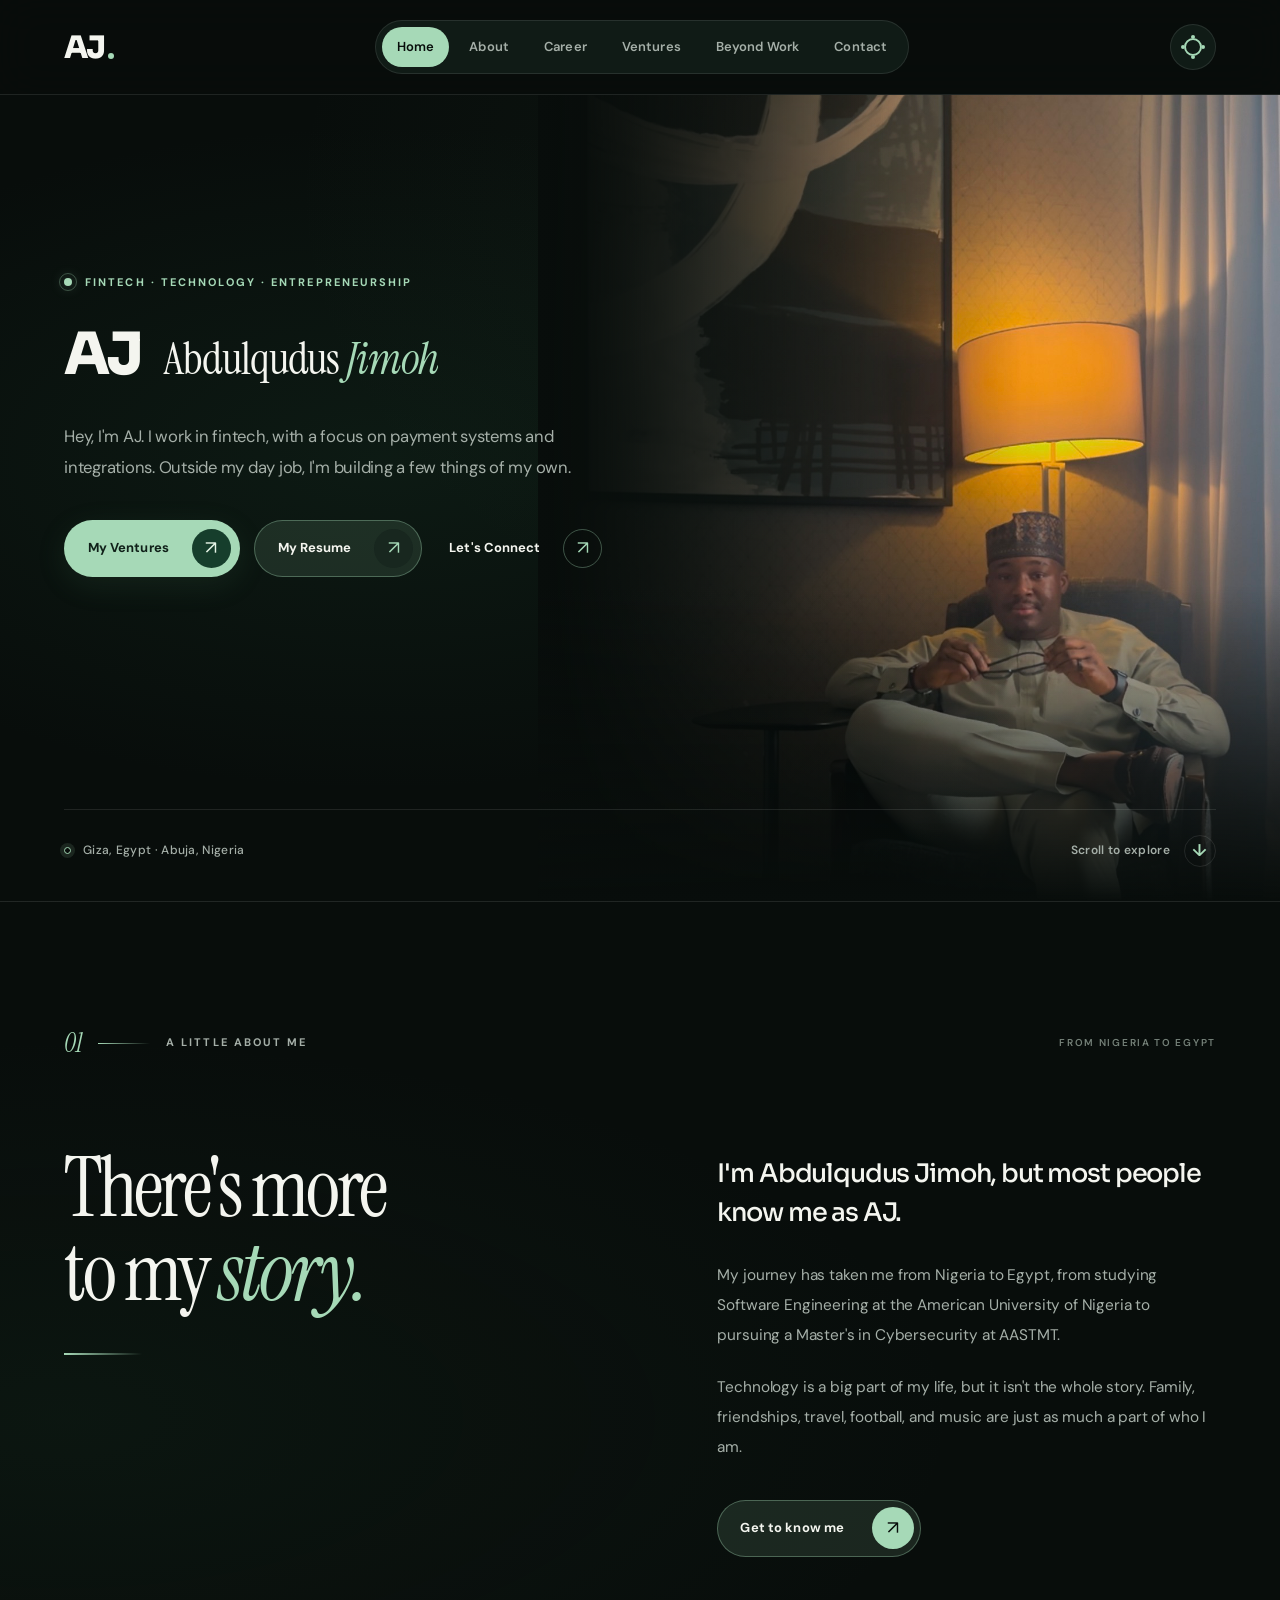
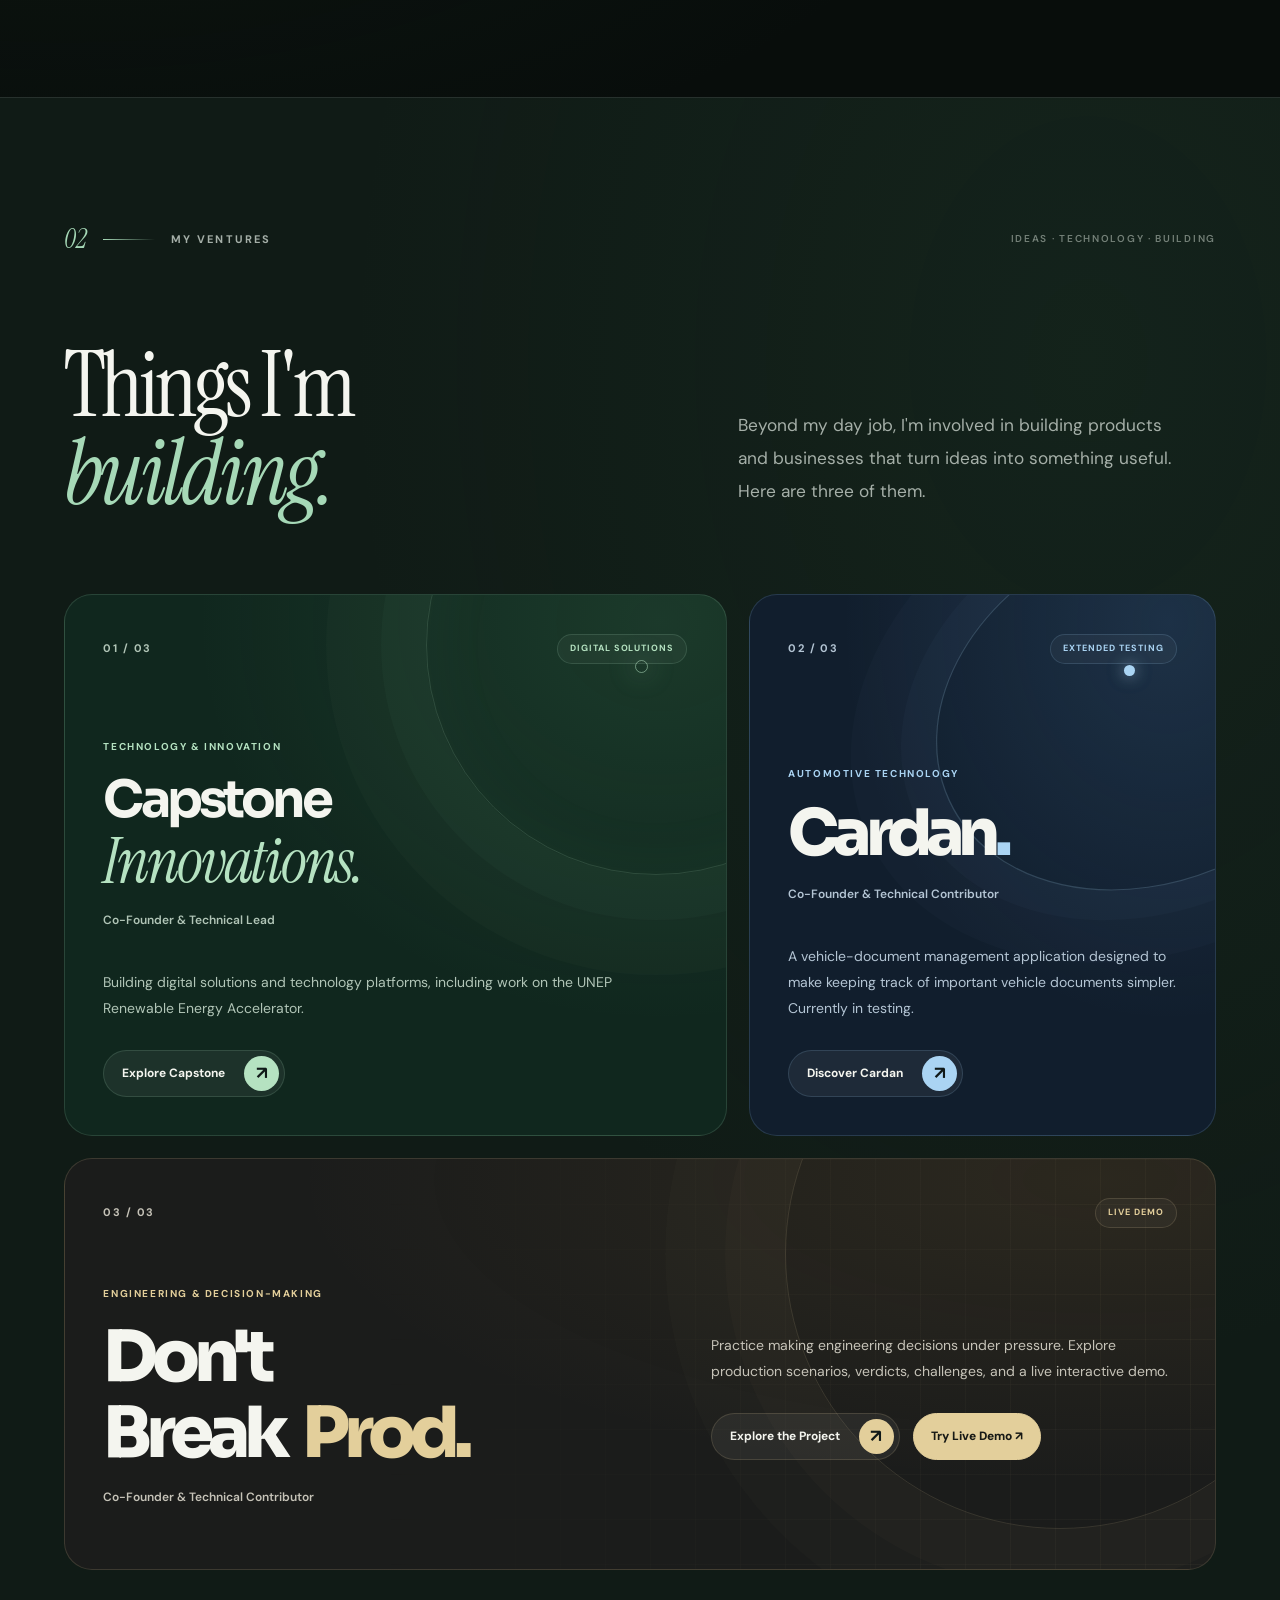
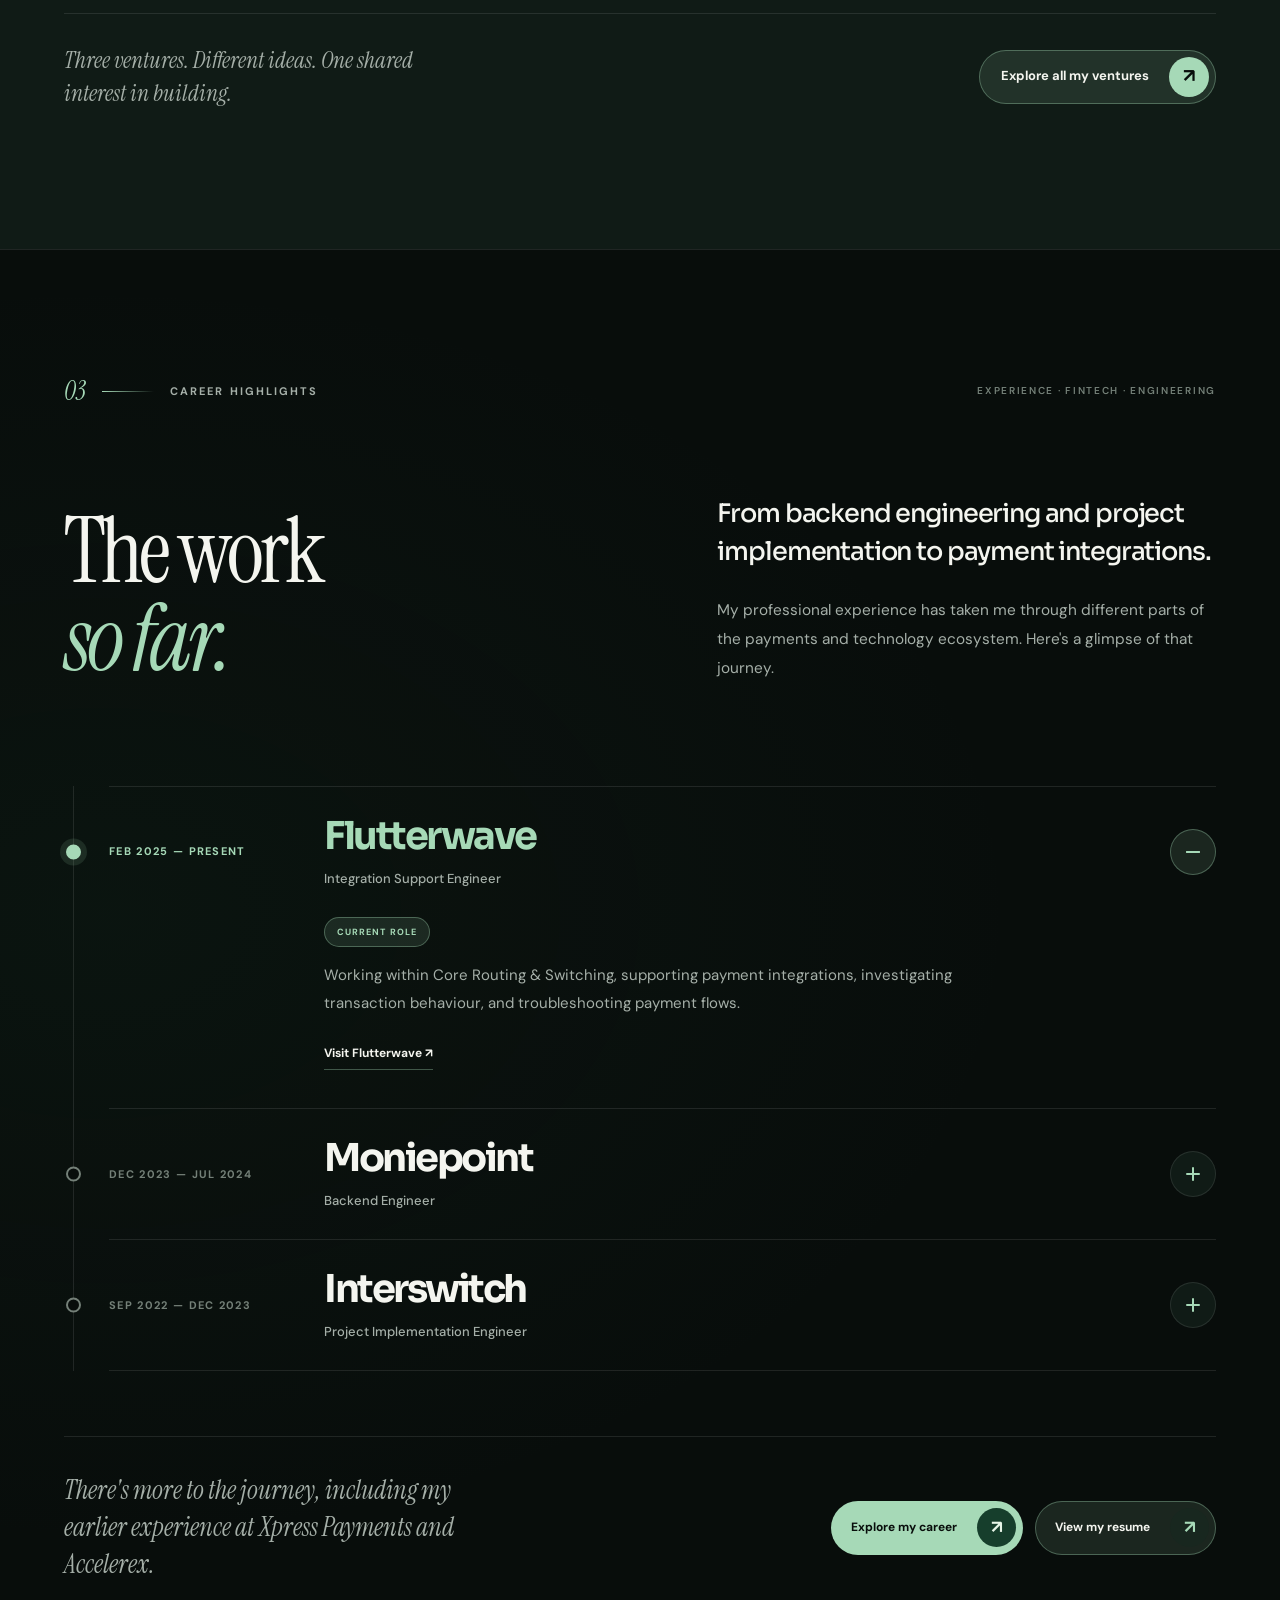
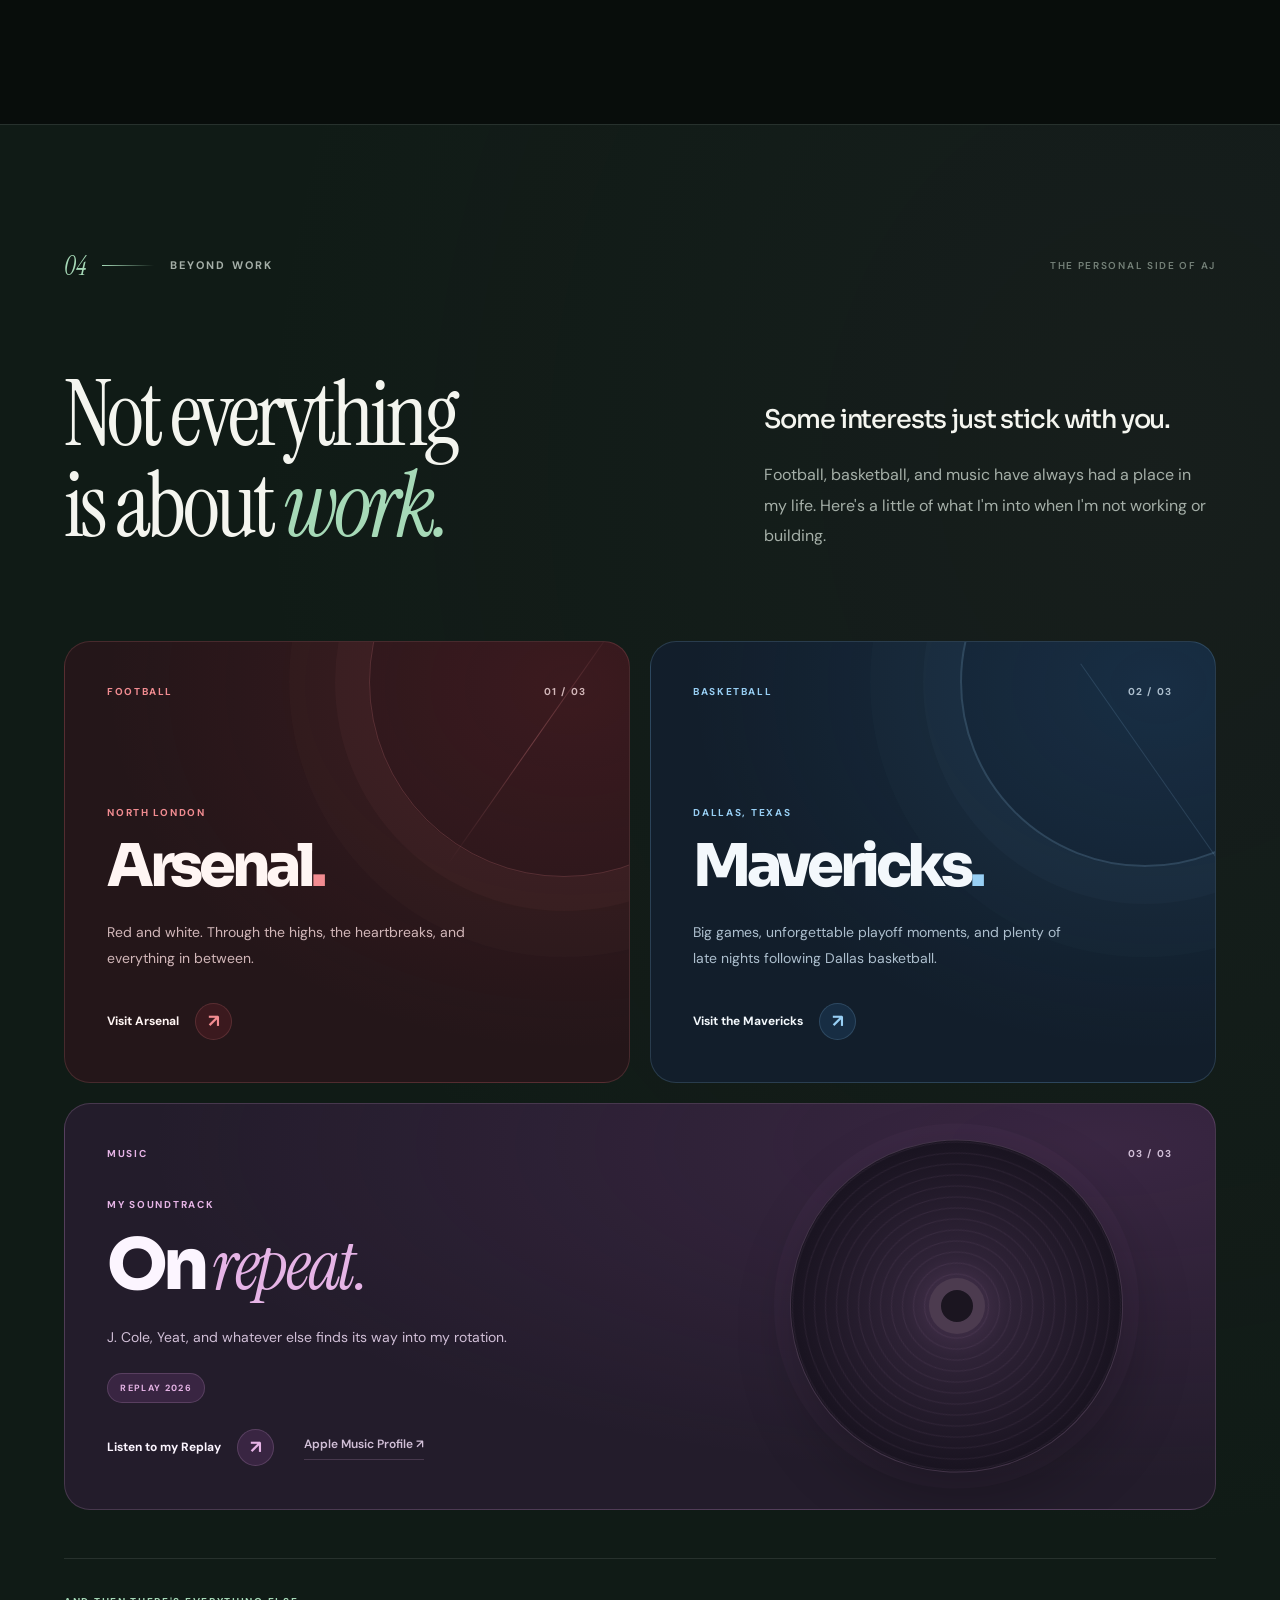
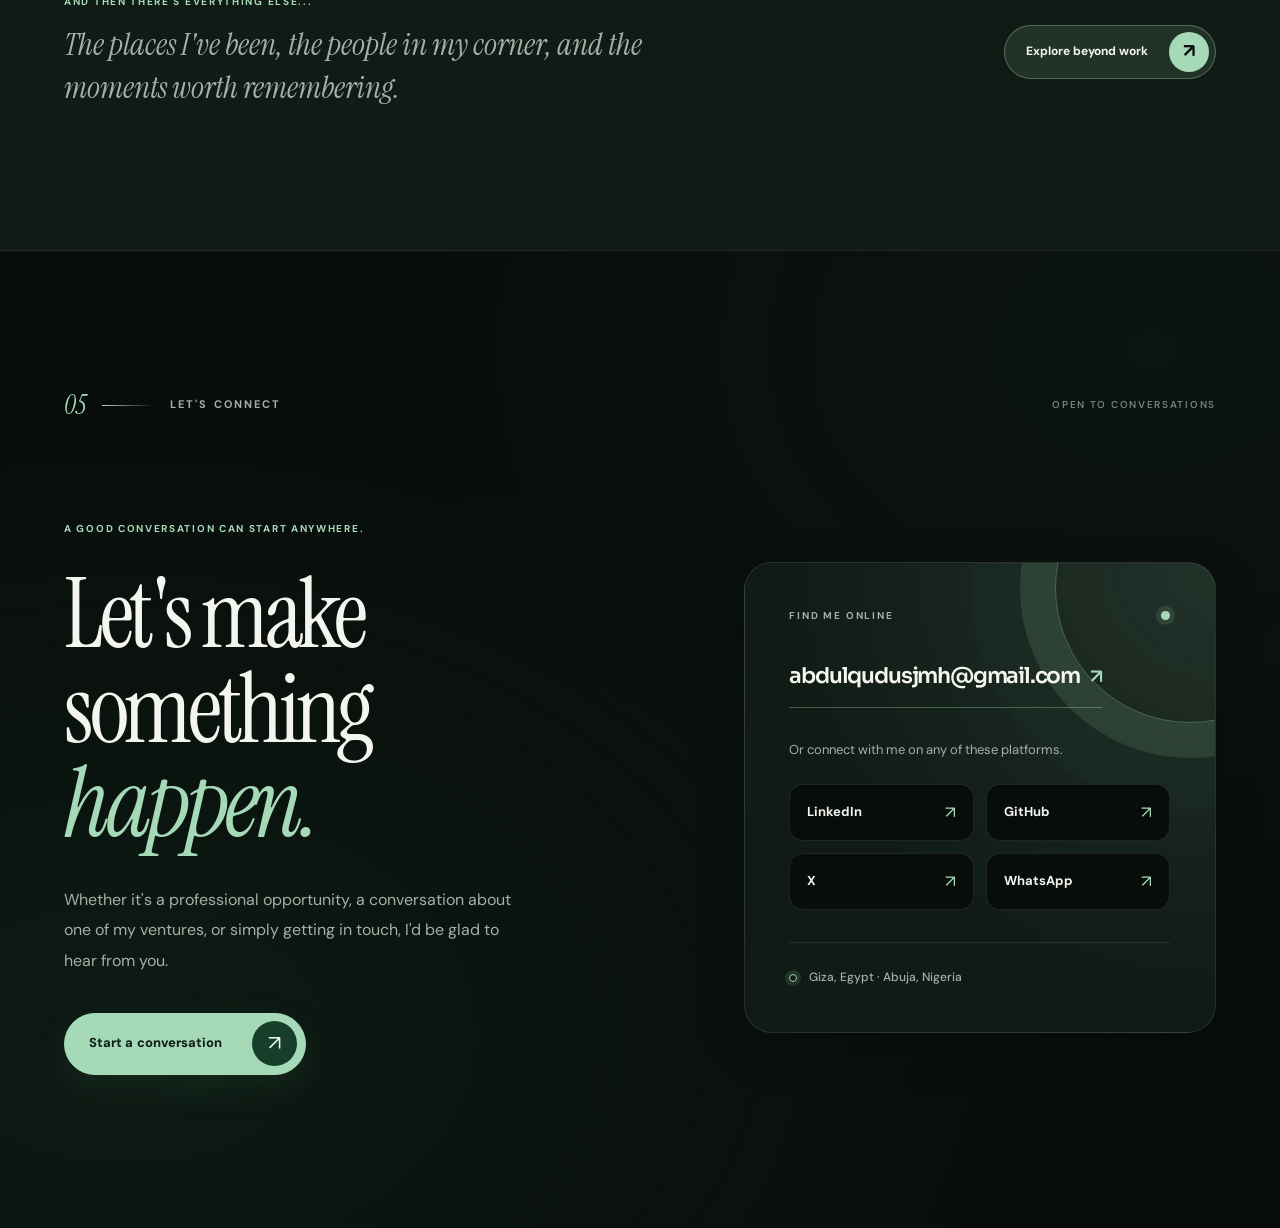
==== index.html @ 93672216 "Initial commit: AJ personal website" ====
<!DOCTYPE html>
<html lang="en">

<head>
    <meta charset="UTF-8">
    <meta name="viewport" content="width=device-width, initial-scale=1.0">

    <!-- SEO -->
    <meta
        name="description"
        content="AJ is a fintech professional, software engineer, and entrepreneur. Explore his career, ventures, and interests."
    >

    <meta name="author" content="Abdulqudus Jimoh">

    <title>AJ</title>

    <!-- Stylesheet -->
    <link rel="stylesheet" href="assets/css/style.css">

    <!-- JavaScript -->
    <script src="assets/js/script.js" defer></script>
</head>

<body>

    <!-- =====================================
         WEBSITE HEADER
    ====================================== -->

    <header class="site-header">

        <nav class="navbar" aria-label="Main navigation">

            <a
                href="index.html"
                class="navbar-brand"
                aria-label="AJ - Homepage"
            >
                AJ
            </a>

            <!-- Navigation Links -->
            <div
                class="nav-links"
                id="primary-navigation"
            >

                <a
                    href="index.html"
                    class="active"
                    aria-current="page"
                >
                    Home
                </a>

                <a href="about.html">
                    About
                </a>

                <a href="career.html">
                    Career
                </a>

                <a href="ventures.html">
                    Ventures
                </a>

                <a href="beyond-work.html">
                    Beyond Work
                </a>

                <a href="contact.html">
                    Contact
                </a>

            </div>

            <!-- Theme Toggle -->
            <button
                type="button"
                class="theme-toggle"
                id="theme-toggle"
                aria-label="Switch colour theme"
            >
                <span
                    class="theme-icon"
                    aria-hidden="true"
                ></span>
            </button>

            <!-- Mobile Navigation Toggle -->
            <button
                type="button"
                class="mobile-menu-toggle"
                id="mobile-menu-toggle"
                aria-label="Open navigation menu"
                aria-controls="primary-navigation"
                aria-expanded="false"
            >

                <span
                    class="menu-toggle-icon"
                    aria-hidden="true"
                >
                    <span class="menu-toggle-line menu-toggle-line-top"></span>
                    <span class="menu-toggle-line menu-toggle-line-bottom"></span>
                </span>

            </button>

        </nav>

    </header>


    <!-- =====================================
         MAIN WEBSITE CONTENT
    ====================================== -->

    <main id="main-content">

        <!-- =================================
             HOMEPAGE HERO
        ================================== -->

        <section
            class="hero"
            id="home"
            aria-labelledby="hero-title"
        >

            <div
                class="hero-atmosphere"
                aria-hidden="true"
            ></div>

            <!-- Homepage Photograph -->
            <div
                class="hero-visual"
                aria-hidden="true"
            >

                <img
                    src="assets/images/IMG_7581.jpg"
                    alt=""
                    class="hero-image"
                    fetchpriority="high"
                    decoding="async"
                >

            </div>

            <div class="hero-container">

                <div class="hero-content">

                    <div class="hero-eyebrow">

                        <span
                            class="hero-status-dot"
                            aria-hidden="true"
                        ></span>

                        <span>
                            FINTECH · TECHNOLOGY · ENTREPRENEURSHIP
                        </span>

                    </div>

                    <!-- Animated Personal Identity -->
                    <h1
                        class="hero-title"
                        id="hero-title"
                        aria-label="AJ, Abdulqudus Jimoh"
                    >

                        <span
                            class="hero-initials"
                            aria-hidden="true"
                        >
                            AJ
                        </span>

                        <span
                            class="hero-name-lockup"
                            aria-hidden="true"
                        >

                            <span class="hero-name-reveal">

                                <span class="hero-full-name">
                                    Abdulqudus <em>Jimoh</em>
                                </span>

                            </span>

                            <span
                                class="hero-name-sweep"
                                aria-hidden="true"
                            ></span>

                        </span>

                    </h1>

                    <!-- Personal Introduction -->
                    <p class="hero-description">

                        Hey, I'm AJ. I work in fintech,
                        with a focus on payment systems
                        and integrations. Outside my day
                        job, I'm building a few things
                        of my own.

                    </p>

                    <!-- Main Call-to-Action Buttons -->
                    <div class="hero-actions">

                        <a
                            href="ventures.html"
                            class="hero-button hero-button-primary"
                        >

                            <span class="button-label">
                                My Ventures
                            </span>

                            <span
                                class="button-arrow"
                                aria-hidden="true"
                            >
                                ↗
                            </span>

                        </a>

                        <a
                            href="career.html#resume"
                            class="hero-button hero-button-secondary"
                        >

                            <span class="button-label">
                                My Resume
                            </span>

                            <span
                                class="button-arrow"
                                aria-hidden="true"
                            >
                                ↗
                            </span>

                        </a>

                        <a
                            href="contact.html"
                            class="hero-button hero-button-text"
                        >

                            <span class="button-label">
                                Let's Connect
                            </span>

                            <span
                                class="button-arrow"
                                aria-hidden="true"
                            >
                                ↗
                            </span>

                        </a>

                    </div>

                </div>

                <div class="hero-bottom">

                    <div class="hero-location">

                        <span
                            class="location-indicator"
                            aria-hidden="true"
                        ></span>

                        <span>
                            Giza, Egypt · Abuja, Nigeria
                        </span>

                    </div>

                    <a
                        href="#about-preview"
                        class="hero-scroll"
                    >

                        <span>
                            Scroll to explore
                        </span>

                        <span
                            class="scroll-arrow"
                            aria-hidden="true"
                        >
                            ↓
                        </span>

                    </a>

                </div>

            </div>

        </section>


        <!-- =================================
             HOMEPAGE ABOUT PREVIEW
        ================================== -->

        <section
            class="about-preview"
            id="about-preview"
            aria-labelledby="about-preview-title"
        >

            <div class="about-preview-container">

                <div class="about-preview-heading">

                    <div class="about-section-label">

                        <span class="about-section-number">
                            01
                        </span>

                        <span class="about-section-line"></span>

                        <span class="about-section-name">
                            A LITTLE ABOUT ME
                        </span>

                    </div>

                    <p class="about-preview-side-note">
                        FROM NIGERIA TO EGYPT
                    </p>

                </div>

                <div class="about-preview-grid">

                    <div class="about-preview-title-area">

                        <h2
                            class="about-preview-title"
                            id="about-preview-title"
                        >
                            There's more
                            <br>
                            to my <em>story.</em>
                        </h2>

                    </div>

                    <div class="about-preview-content">

                        <p class="about-preview-lead">
                            I'm Abdulqudus Jimoh, but most people
                            know me as AJ.
                        </p>

                        <p class="about-preview-description">
                            My journey has taken me from Nigeria
                            to Egypt, from studying Software
                            Engineering at the American University
                            of Nigeria to pursuing a Master's
                            in Cybersecurity at AASTMT.
                        </p>

                        <p class="about-preview-description">
                            Technology is a big part of my life,
                            but it isn't the whole story.
                            Family, friendships, travel,
                            football, and music are just
                            as much a part of who I am.
                        </p>

                        <a
                            href="about.html"
                            class="about-preview-link"
                            aria-label="Explore AJ's full story"
                        >

                            <span class="about-preview-link-text">
                                Get to know me
                            </span>

                            <span
                                class="about-preview-link-arrow"
                                aria-hidden="true"
                            >
                                ↗
                            </span>

                        </a>

                    </div>

                </div>

            </div>

        </section>


        <!-- =================================
             HOMEPAGE VENTURES SHOWCASE
        ================================== -->

        <section
            class="ventures-preview"
            id="ventures-preview"
            aria-labelledby="ventures-preview-title"
        >

            <div class="ventures-preview-container">

                <div class="ventures-preview-heading">

                    <div class="ventures-section-label">

                        <span class="ventures-section-number">
                            02
                        </span>

                        <span class="ventures-section-line"></span>

                        <span class="ventures-section-name">
                            MY VENTURES
                        </span>

                    </div>

                    <p class="ventures-preview-side-note">
                        IDEAS · TECHNOLOGY · BUILDING
                    </p>

                </div>

                <div class="ventures-preview-intro">

                    <h2
                        class="ventures-preview-title"
                        id="ventures-preview-title"
                    >
                        Things I'm
                        <br>
                        <em>building.</em>
                    </h2>

                    <p class="ventures-preview-description">
                        Beyond my day job, I'm involved in
                        building products and businesses
                        that turn ideas into something useful.
                        Here are three of them.
                    </p>

                </div>

                <div class="ventures-showcase">

                    <!-- =============================
                         CAPSTONE INNOVATIONS
                    ============================== -->

                    <article
                        class="venture-card venture-card-capstone"
                        aria-labelledby="capstone-card-title"
                    >

                        <div
                            class="venture-card-decoration"
                            aria-hidden="true"
                        >
                            <span class="capstone-decoration-ring"></span>
                            <span class="capstone-decoration-core"></span>
                        </div>

                        <div class="venture-card-inner">

                            <div class="venture-card-top">

                                <span class="venture-card-index">
                                    01 / 03
                                </span>

                                <span class="venture-card-status">
                                    DIGITAL SOLUTIONS
                                </span>

                            </div>

                            <div class="venture-card-identity">

                                <span class="venture-card-kicker">
                                    TECHNOLOGY & INNOVATION
                                </span>

                                <h3
                                    class="venture-card-title"
                                    id="capstone-card-title"
                                >
                                    Capstone
                                    <span>Innovations.</span>
                                </h3>

                                <p class="venture-card-role">
                                    Co-Founder & Technical Lead
                                </p>

                            </div>

                            <div class="venture-card-bottom">

                                <p class="venture-card-description">
                                    Building digital solutions
                                    and technology platforms,
                                    including work on the UNEP
                                    Renewable Energy Accelerator.
                                </p>

                                <a
                                    href="ventures/capstone.html"
                                    class="venture-card-link"
                                    aria-label="Explore Capstone Innovations"
                                >

                                    <span>
                                        Explore Capstone
                                    </span>

                                    <span
                                        class="venture-card-link-icon"
                                        aria-hidden="true"
                                    >
                                        ↗
                                    </span>

                                </a>

                            </div>

                        </div>

                    </article>


                    <!-- =============================
                         CARDAN
                    ============================== -->

                    <article
                        class="venture-card venture-card-cardan"
                        aria-labelledby="cardan-card-title"
                    >

                        <div
                            class="venture-card-decoration"
                            aria-hidden="true"
                        >
                            <span class="cardan-decoration-orbit"></span>
                            <span class="cardan-decoration-point"></span>
                        </div>

                        <div class="venture-card-inner">

                            <div class="venture-card-top">

                                <span class="venture-card-index">
                                    02 / 03
                                </span>

                                <span class="venture-card-status">
                                    EXTENDED TESTING
                                </span>

                            </div>

                            <div class="venture-card-identity">

                                <span class="venture-card-kicker">
                                    AUTOMOTIVE TECHNOLOGY
                                </span>

                                <h3
                                    class="venture-card-title"
                                    id="cardan-card-title"
                                >
                                    Cardan<span class="cardan-title-dot">.</span>
                                </h3>

                                <p class="venture-card-role">
                                    Co-Founder & Technical Contributor
                                </p>

                            </div>

                            <div class="venture-card-bottom">

                                <p class="venture-card-description">
                                    A vehicle-document management
                                    application designed to make
                                    keeping track of important
                                    vehicle documents simpler.
                                    Currently in testing.
                                </p>

                                <a
                                    href="ventures/cardan.html"
                                    class="venture-card-link"
                                    aria-label="Explore Cardan"
                                >

                                    <span>
                                        Discover Cardan
                                    </span>

                                    <span
                                        class="venture-card-link-icon"
                                        aria-hidden="true"
                                    >
                                        ↗
                                    </span>

                                </a>

                            </div>

                        </div>

                    </article>


                    <!-- =============================
                         DON'T BREAK PROD
                    ============================== -->

                    <article
                        class="venture-card venture-card-dbp"
                        aria-labelledby="dbp-card-title"
                    >

                        <div
                            class="venture-card-decoration"
                            aria-hidden="true"
                        >
                            <span class="dbp-decoration-grid"></span>
                            <span class="dbp-decoration-pulse"></span>
                        </div>

                        <div class="venture-card-inner">

                            <div class="venture-card-top">

                                <span class="venture-card-index">
                                    03 / 03
                                </span>

                                <span class="venture-card-status">
                                    LIVE DEMO
                                </span>

                            </div>

                            <div class="venture-card-identity">

                                <span class="venture-card-kicker">
                                    ENGINEERING & DECISION-MAKING
                                </span>

                                <h3
                                    class="venture-card-title"
                                    id="dbp-card-title"
                                >
                                    Don't
                                    <br>
                                    Break <span>Prod.</span>
                                </h3>

                                <p class="venture-card-role">
                                    Co-Founder & Technical Contributor
                                </p>

                            </div>

                            <div class="venture-card-bottom">

                                <p class="venture-card-description">
                                    Practice making engineering
                                    decisions under pressure.
                                    Explore production scenarios,
                                    verdicts, challenges,
                                    and a live interactive demo.
                                </p>

                                <div class="venture-card-actions">

                                    <a
                                        href="ventures/dont-break-prod.html"
                                        class="venture-card-link"
                                        aria-label="Explore Don't Break Prod"
                                    >

                                        <span>
                                            Explore the Project
                                        </span>

                                        <span
                                            class="venture-card-link-icon"
                                            aria-hidden="true"
                                        >
                                            ↗
                                        </span>

                                    </a>

                                    <a
                                        href="https://dontbreakprod.dev"
                                        class="venture-card-demo-link"
                                        target="_blank"
                                        rel="noopener noreferrer"
                                    >
                                        Try Live Demo ↗
                                    </a>

                                </div>

                            </div>

                        </div>

                    </article>

                </div>

                <div class="ventures-preview-footer">

                    <p class="ventures-preview-footer-note">
                        Three ventures. Different ideas.
                        One shared interest in building.
                    </p>

                    <a
                        href="ventures.html"
                        class="ventures-preview-all-link"
                    >

                        <span>
                            Explore all my ventures
                        </span>

                        <span
                            class="ventures-preview-all-arrow"
                            aria-hidden="true"
                        >
                            ↗
                        </span>

                    </a>

                </div>

            </div>

        </section>


        <!-- =================================
             HOMEPAGE CAREER HIGHLIGHTS
        ================================== -->

        <section
            class="career-preview"
            id="career-preview"
            aria-labelledby="career-preview-title"
        >

            <div class="career-preview-container">

                <div class="career-preview-heading">

                    <div class="career-section-label">

                        <span class="career-section-number">
                            03
                        </span>

                        <span class="career-section-line"></span>

                        <span class="career-section-name">
                            CAREER HIGHLIGHTS
                        </span>

                    </div>

                    <p class="career-preview-side-note">
                        EXPERIENCE · FINTECH · ENGINEERING
                    </p>

                </div>

                <div class="career-preview-intro">

                    <div class="career-preview-title-area">

                        <h2
                            class="career-preview-title"
                            id="career-preview-title"
                        >
                            The work
                            <br>
                            <em>so far.</em>
                        </h2>

                    </div>

                    <div class="career-preview-intro-content">

                        <p class="career-preview-lead">
                            From backend engineering and
                            project implementation to
                            payment integrations.
                        </p>

                        <p class="career-preview-description">
                            My professional experience has
                            taken me through different parts
                            of the payments and technology
                            ecosystem. Here's a glimpse
                            of that journey.
                        </p>

                    </div>

                </div>

                <!-- Interactive Career Timeline -->
                <div class="career-preview-timeline">

                    <!-- FLUTTERWAVE -->
                    <details
                        class="career-timeline-item career-timeline-current"
                        open
                    >

                        <summary class="career-timeline-summary">

                            <span
                                class="career-timeline-marker"
                                aria-hidden="true"
                            ></span>

                            <span class="career-timeline-period">
                                FEB 2025 — PRESENT
                            </span>

                            <span class="career-timeline-main">

                                <span class="career-timeline-company">
                                    Flutterwave
                                </span>

                                <span class="career-timeline-role">
                                    Integration Support Engineer
                                </span>

                            </span>

                            <span class="career-timeline-expand">
                                <span
                                    class="career-timeline-expand-icon"
                                    aria-hidden="true"
                                ></span>
                            </span>

                        </summary>

                        <div class="career-timeline-details">

                            <div class="career-timeline-details-content">

                                <span class="career-timeline-tag">
                                    CURRENT ROLE
                                </span>

                                <p>
                                    Working within Core Routing & Switching,
                                    supporting payment integrations,
                                    investigating transaction behaviour,
                                    and troubleshooting payment flows.
                                </p>

                                <a
                                    href="https://flutterwave.com/"
                                    target="_blank"
                                    rel="noopener noreferrer"
                                    class="career-company-link"
                                >
                                    Visit Flutterwave ↗
                                </a>

                            </div>

                        </div>

                    </details>


                    <!-- MONIEPOINT -->
                    <details class="career-timeline-item">

                        <summary class="career-timeline-summary">

                            <span
                                class="career-timeline-marker"
                                aria-hidden="true"
                            ></span>

                            <span class="career-timeline-period">
                                DEC 2023 — JUL 2024
                            </span>

                            <span class="career-timeline-main">

                                <span class="career-timeline-company">
                                    Moniepoint
                                </span>

                                <span class="career-timeline-role">
                                    Backend Engineer
                                </span>

                            </span>

                            <span class="career-timeline-expand">
                                <span
                                    class="career-timeline-expand-icon"
                                    aria-hidden="true"
                                ></span>
                            </span>

                        </summary>

                        <div class="career-timeline-details">

                            <div class="career-timeline-details-content">

                                <span class="career-timeline-tag">
                                    CONTRACT ROLE
                                </span>

                                <p>
                                    Worked in a backend engineering
                                    capacity during a contract engagement
                                    with Moniepoint.
                                </p>

                                <a
                                    href="https://moniepoint.com/"
                                    target="_blank"
                                    rel="noopener noreferrer"
                                    class="career-company-link"
                                >
                                    Visit Moniepoint ↗
                                </a>

                            </div>

                        </div>

                    </details>


                    <!-- INTERSWITCH -->
                    <details class="career-timeline-item">

                        <summary class="career-timeline-summary">

                            <span
                                class="career-timeline-marker"
                                aria-hidden="true"
                            ></span>

                            <span class="career-timeline-period">
                                SEP 2022 — DEC 2023
                            </span>

                            <span class="career-timeline-main">

                                <span class="career-timeline-company">
                                    Interswitch
                                </span>

                                <span class="career-timeline-role">
                                    Project Implementation Engineer
                                </span>

                            </span>

                            <span class="career-timeline-expand">
                                <span
                                    class="career-timeline-expand-icon"
                                    aria-hidden="true"
                                ></span>
                            </span>

                        </summary>

                        <div class="career-timeline-details">

                            <div class="career-timeline-details-content">

                                <span class="career-timeline-tag">
                                    PROJECT IMPLEMENTATION
                                </span>

                                <p>
                                    Worked in project implementation
                                    within Nigeria's payments
                                    technology industry.
                                </p>

                                <a
                                    href="https://www.interswitchgroup.com/"
                                    target="_blank"
                                    rel="noopener noreferrer"
                                    class="career-company-link"
                                >
                                    Visit Interswitch ↗
                                </a>

                            </div>

                        </div>

                    </details>

                </div>

                <!-- Career Footer -->
                <div class="career-preview-footer">

                    <p class="career-preview-footer-note">
                        There's more to the journey,
                        including my earlier experience
                        at Xpress Payments and Accelerex.
                    </p>

                    <div class="career-preview-actions">

                        <a
                            href="career.html"
                            class="career-preview-link career-preview-link-primary"
                        >

                            <span>
                                Explore my career
                            </span>

                            <span
                                class="career-preview-link-arrow"
                                aria-hidden="true"
                            >
                                ↗
                            </span>

                        </a>

                        <a
                            href="career.html#resume"
                            class="career-preview-link career-preview-link-secondary"
                        >

                            <span>
                                View my resume
                            </span>

                            <span
                                class="career-preview-link-arrow"
                                aria-hidden="true"
                            >
                                ↗
                            </span>

                        </a>

                    </div>

                </div>

            </div>

        </section>


        <!-- =================================
             HOMEPAGE BEYOND WORK PREVIEW
        ================================== -->

        <section
            class="beyond-preview"
            id="beyond-preview"
            aria-labelledby="beyond-preview-title"
        >

            <div class="beyond-preview-container">

                <!-- Section Label -->
                <div class="beyond-preview-heading">

                    <div class="beyond-section-label">

                        <span class="beyond-section-number">
                            04
                        </span>

                        <span class="beyond-section-line"></span>

                        <span class="beyond-section-name">
                            BEYOND WORK
                        </span>

                    </div>

                    <p class="beyond-preview-side-note">
                        THE PERSONAL SIDE OF AJ
                    </p>

                </div>

                <!-- Editorial Introduction -->
                <div class="beyond-preview-intro">

                    <div class="beyond-preview-title-area">

                        <h2
                            class="beyond-preview-title"
                            id="beyond-preview-title"
                        >
                            Not everything
                            <br>
                            is about <em>work.</em>
                        </h2>

                    </div>

                    <div class="beyond-preview-intro-content">

                        <p class="beyond-preview-lead">
                            Some interests just stick with you.
                        </p>

                        <p class="beyond-preview-description">
                            Football, basketball, and music
                            have always had a place in my life.
                            Here's a little of what I'm into
                            when I'm not working or building.
                        </p>

                    </div>

                </div>

                <!-- Personal Interest Showcase -->
                <div class="beyond-showcase">

                    <!-- ARSENAL -->
                    <article
                        class="beyond-card beyond-card-arsenal"
                        aria-labelledby="arsenal-card-title"
                    >

                        <div
                            class="beyond-card-art beyond-card-art-arsenal"
                            aria-hidden="true"
                        >
                            <span class="arsenal-art-circle"></span>
                            <span class="arsenal-art-line"></span>
                        </div>

                        <div class="beyond-card-inner">

                            <div class="beyond-card-top">

                                <span class="beyond-card-category">
                                    FOOTBALL
                                </span>

                                <span class="beyond-card-number">
                                    01 / 03
                                </span>

                            </div>

                            <div class="beyond-card-content">

                                <span class="beyond-card-eyebrow">
                                    NORTH LONDON
                                </span>

                                <h3
                                    class="beyond-card-title"
                                    id="arsenal-card-title"
                                >
                                    Arsenal<span>.</span>
                                </h3>

                                <p class="beyond-card-description">
                                    Red and white. Through the
                                    highs, the heartbreaks,
                                    and everything in between.
                                </p>

                            </div>

                            <a
                                href="https://www.arsenal.com/"
                                class="beyond-card-link"
                                target="_blank"
                                rel="noopener noreferrer"
                            >

                                <span>
                                    Visit Arsenal
                                </span>

                                <span
                                    class="beyond-card-arrow"
                                    aria-hidden="true"
                                >
                                    ↗
                                </span>

                            </a>

                        </div>

                    </article>


                    <!-- DALLAS MAVERICKS -->
                    <article
                        class="beyond-card beyond-card-mavericks"
                        aria-labelledby="mavericks-card-title"
                    >

                        <div
                            class="beyond-card-art beyond-card-art-mavericks"
                            aria-hidden="true"
                        >
                            <span class="mavericks-art-ring"></span>
                            <span class="mavericks-art-court"></span>
                        </div>

                        <div class="beyond-card-inner">

                            <div class="beyond-card-top">

                                <span class="beyond-card-category">
                                    BASKETBALL
                                </span>

                                <span class="beyond-card-number">
                                    02 / 03
                                </span>

                            </div>

                            <div class="beyond-card-content">

                                <span class="beyond-card-eyebrow">
                                    DALLAS, TEXAS
                                </span>

                                <h3
                                    class="beyond-card-title"
                                    id="mavericks-card-title"
                                >
                                    Mavericks<span>.</span>
                                </h3>

                                <p class="beyond-card-description">
                                    Big games, unforgettable
                                    playoff moments, and plenty
                                    of late nights following
                                    Dallas basketball.
                                </p>

                            </div>

                            <a
                                href="https://www.nba.com/mavs/"
                                class="beyond-card-link"
                                target="_blank"
                                rel="noopener noreferrer"
                            >

                                <span>
                                    Visit the Mavericks
                                </span>

                                <span
                                    class="beyond-card-arrow"
                                    aria-hidden="true"
                                >
                                    ↗
                                </span>

                            </a>

                        </div>

                    </article>


                    <!-- MUSIC -->
                    <article
                        class="beyond-card beyond-card-music"
                        aria-labelledby="music-card-title"
                    >

                        <div
                            class="beyond-card-art beyond-card-art-music"
                            aria-hidden="true"
                        >
                            <span class="music-art-record"></span>
                            <span class="music-art-centre"></span>
                        </div>

                        <div class="beyond-card-inner">

                            <div class="beyond-card-top">

                                <span class="beyond-card-category">
                                    MUSIC
                                </span>

                                <span class="beyond-card-number">
                                    03 / 03
                                </span>

                            </div>

                            <div class="beyond-card-content">

                                <span class="beyond-card-eyebrow">
                                    MY SOUNDTRACK
                                </span>

                                <h3
                                    class="beyond-card-title"
                                    id="music-card-title"
                                >
                                    On <em>repeat.</em>
                                </h3>

                                <p class="beyond-card-description">
                                    J. Cole, Yeat, and whatever
                                    else finds its way into
                                    my rotation.
                                </p>

                                <span class="beyond-music-note">
                                    REPLAY 2026
                                </span>

                            </div>

                            <div class="beyond-music-actions">

                                <a
                                    href="https://music.apple.com/ng/playlist/replay-2026/pl.rp-6xDDHMJJEDww"
                                    class="beyond-card-link"
                                    target="_blank"
                                    rel="noopener noreferrer"
                                >

                                    <span>
                                        Listen to my Replay
                                    </span>

                                    <span
                                        class="beyond-card-arrow"
                                        aria-hidden="true"
                                    >
                                        ↗
                                    </span>

                                </a>

                                <a
                                    href="https://music.apple.com/profile/abdoulbinjim14"
                                    class="beyond-music-profile-link"
                                    target="_blank"
                                    rel="noopener noreferrer"
                                >
                                    Apple Music Profile ↗
                                </a>

                            </div>

                        </div>

                    </article>

                </div>

                <!-- Beyond Work Footer -->
                <div class="beyond-preview-footer">

                    <div class="beyond-preview-footer-content">

                        <span class="beyond-preview-footer-label">
                            AND THEN THERE'S EVERYTHING ELSE...
                        </span>

                        <p class="beyond-preview-footer-note">
                            The places I've been, the people
                            in my corner, and the moments
                            worth remembering.
                        </p>

                    </div>

                    <a
                        href="beyond-work.html"
                        class="beyond-preview-all-link"
                    >

                        <span>
                            Explore beyond work
                        </span>

                        <span
                            class="beyond-preview-all-arrow"
                            aria-hidden="true"
                        >
                            ↗
                        </span>

                    </a>

                </div>

            </div>

        </section>


        <!-- =================================
             HOMEPAGE CONTACT PREVIEW
        ================================== -->

        <section
            class="contact-preview"
            id="contact-preview"
            aria-labelledby="contact-preview-title"
        >

            <div class="contact-preview-container">

                <!-- Section Label -->
                <div class="contact-preview-heading">

                    <div class="contact-section-label">

                        <span class="contact-section-number">
                            05
                        </span>

                        <span class="contact-section-line"></span>

                        <span class="contact-section-name">
                            LET'S CONNECT
                        </span>

                    </div>

                    <p class="contact-preview-side-note">
                        OPEN TO CONVERSATIONS
                    </p>

                </div>


                <!-- Main Contact Content -->
                <div class="contact-preview-grid">

                    <div class="contact-preview-intro">

                        <span class="contact-preview-kicker">
                            A GOOD CONVERSATION CAN START ANYWHERE.
                        </span>

                        <h2
                            class="contact-preview-title"
                            id="contact-preview-title"
                        >
                            Let's make
                            <br>
                            something
                            <br>
                            <em>happen.</em>
                        </h2>

                        <p class="contact-preview-description">
                            Whether it's a professional opportunity,
                            a conversation about one of my ventures,
                            or simply getting in touch, I'd be glad
                            to hear from you.
                        </p>

                        <a
                            href="contact.html"
                            class="contact-preview-cta"
                        >

                            <span class="contact-preview-cta-label">
                                Start a conversation
                            </span>

                            <span
                                class="contact-preview-cta-arrow"
                                aria-hidden="true"
                            >
                                ↗
                            </span>

                        </a>

                    </div>


                    <!-- Direct Contact and Social Links -->
                    <div class="contact-preview-connect">

                        <div class="contact-preview-connect-heading">

                            <span class="contact-preview-connect-label">
                                FIND ME ONLINE
                            </span>

                            <span
                                class="contact-preview-connect-indicator"
                                aria-hidden="true"
                            ></span>

                        </div>

                        <a
                            href="mailto:abdulqudusjmh@gmail.com"
                            class="contact-preview-email"
                        >
                            abdulqudusjmh@gmail.com
                            <span aria-hidden="true">↗</span>
                        </a>

                        <p class="contact-preview-social-intro">
                            Or connect with me on any of these platforms.
                        </p>

                        <div class="contact-preview-socials">

                            <a
                                href="https://www.linkedin.com/in/abdulqudus-jimoh-71a66820b"
                                target="_blank"
                                rel="noopener noreferrer"
                                class="contact-social-link"
                            >
                                <span>LinkedIn</span>
                                <span aria-hidden="true">↗</span>
                            </a>

                            <a
                                href="https://github.com/abdoulbinjim"
                                target="_blank"
                                rel="noopener noreferrer"
                                class="contact-social-link"
                            >
                                <span>GitHub</span>
                                <span aria-hidden="true">↗</span>
                            </a>

                            <a
                                href="https://x.com/tribalchief2093"
                                target="_blank"
                                rel="noopener noreferrer"
                                class="contact-social-link"
                            >
                                <span>X</span>
                                <span aria-hidden="true">↗</span>
                            </a>

                            <a
                                href="https://wa.me/2348149575728"
                                target="_blank"
                                rel="noopener noreferrer"
                                class="contact-social-link"
                            >
                                <span>WhatsApp</span>
                                <span aria-hidden="true">↗</span>
                            </a>

                        </div>

                        <div class="contact-preview-location">

                            <span
                                class="contact-preview-location-dot"
                                aria-hidden="true"
                            ></span>

                            <span>
                                Giza, Egypt · Abuja, Nigeria
                            </span>

                        </div>

                    </div>

                </div>

            </div>

        </section>

    </main>

</body>

</html>
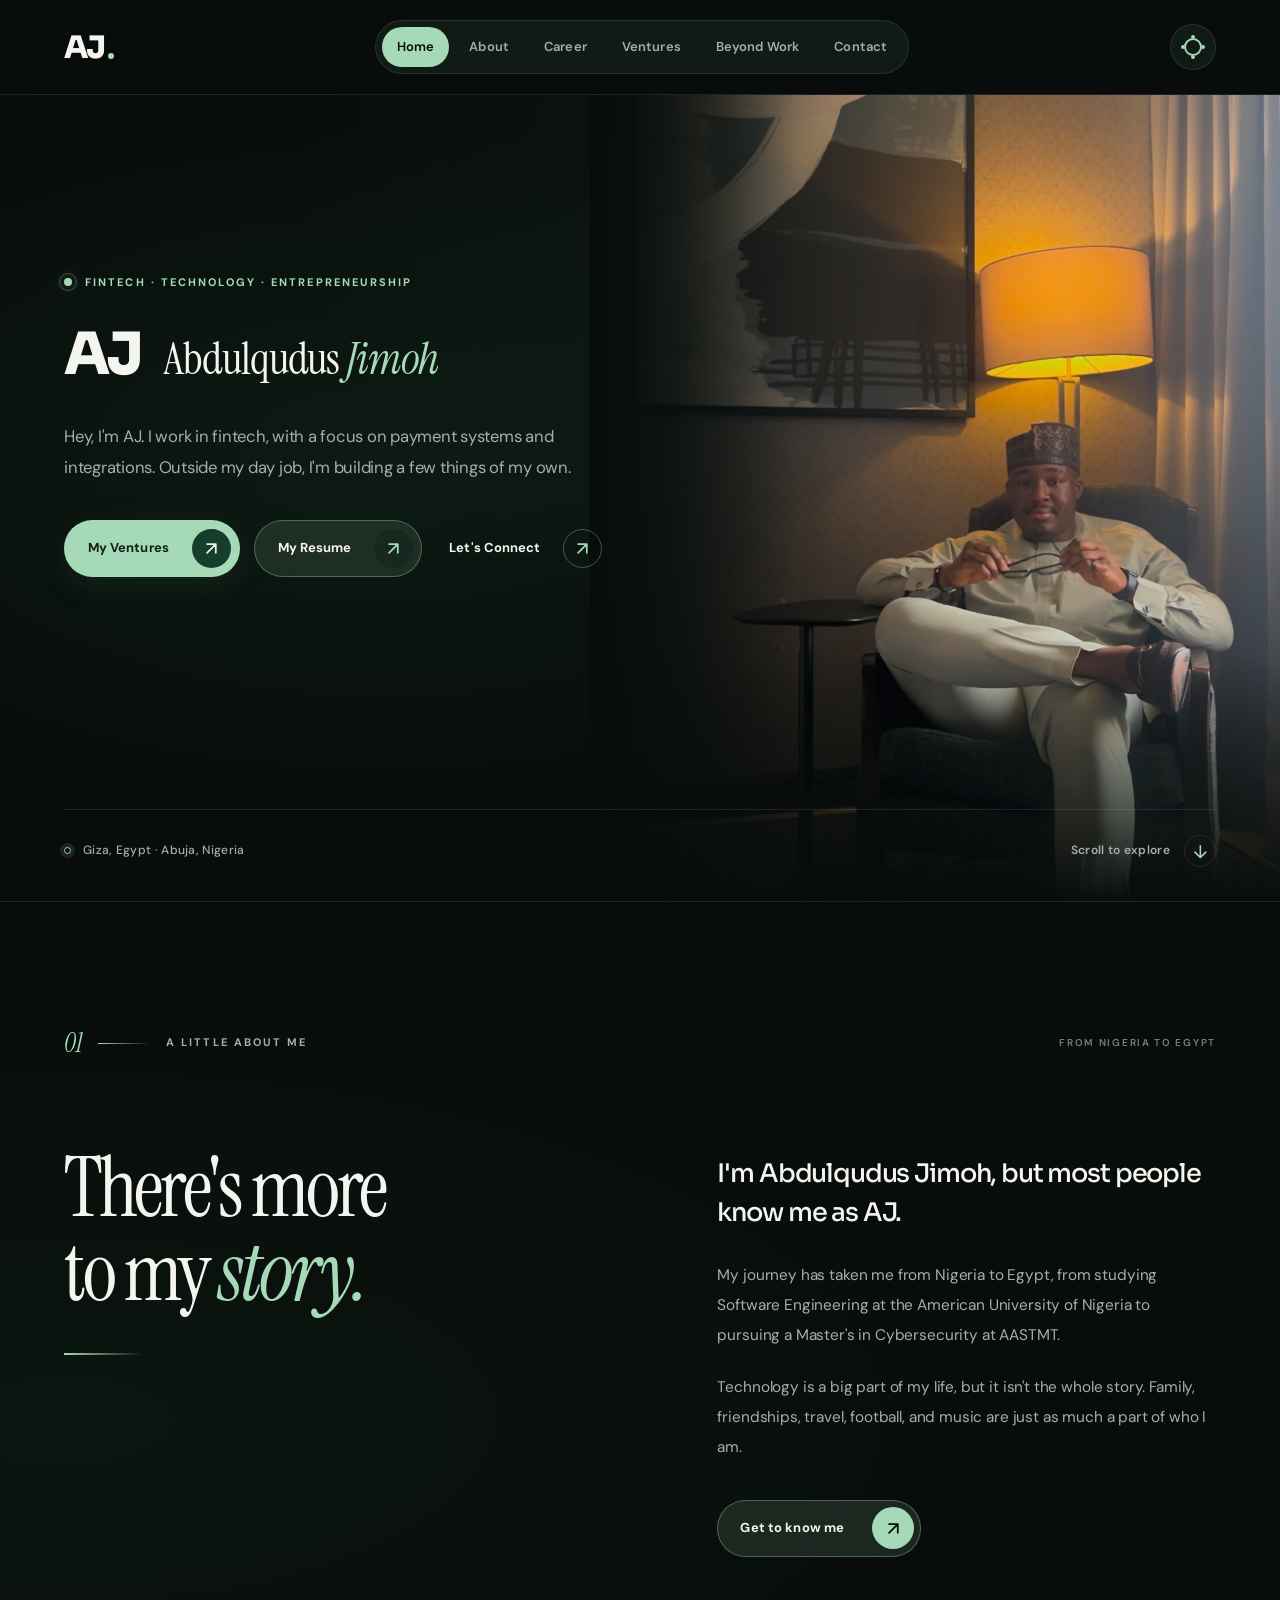
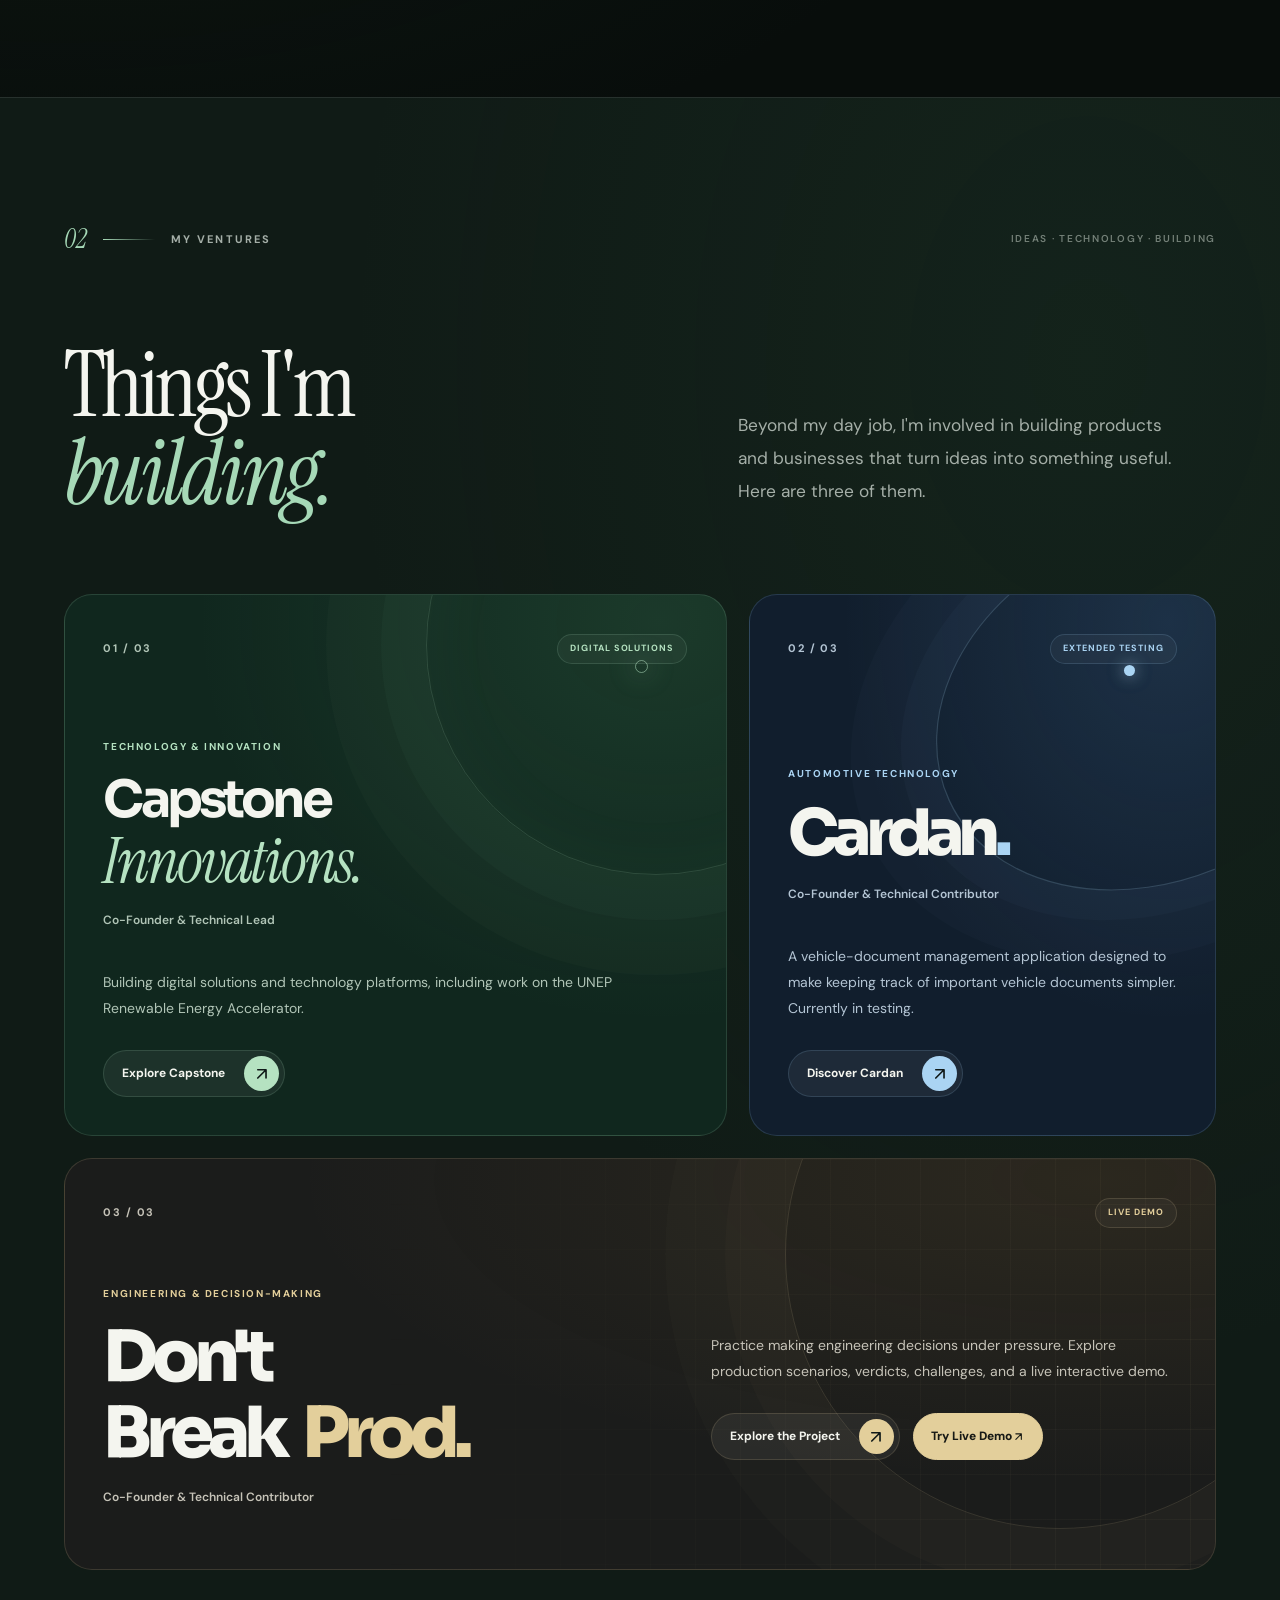
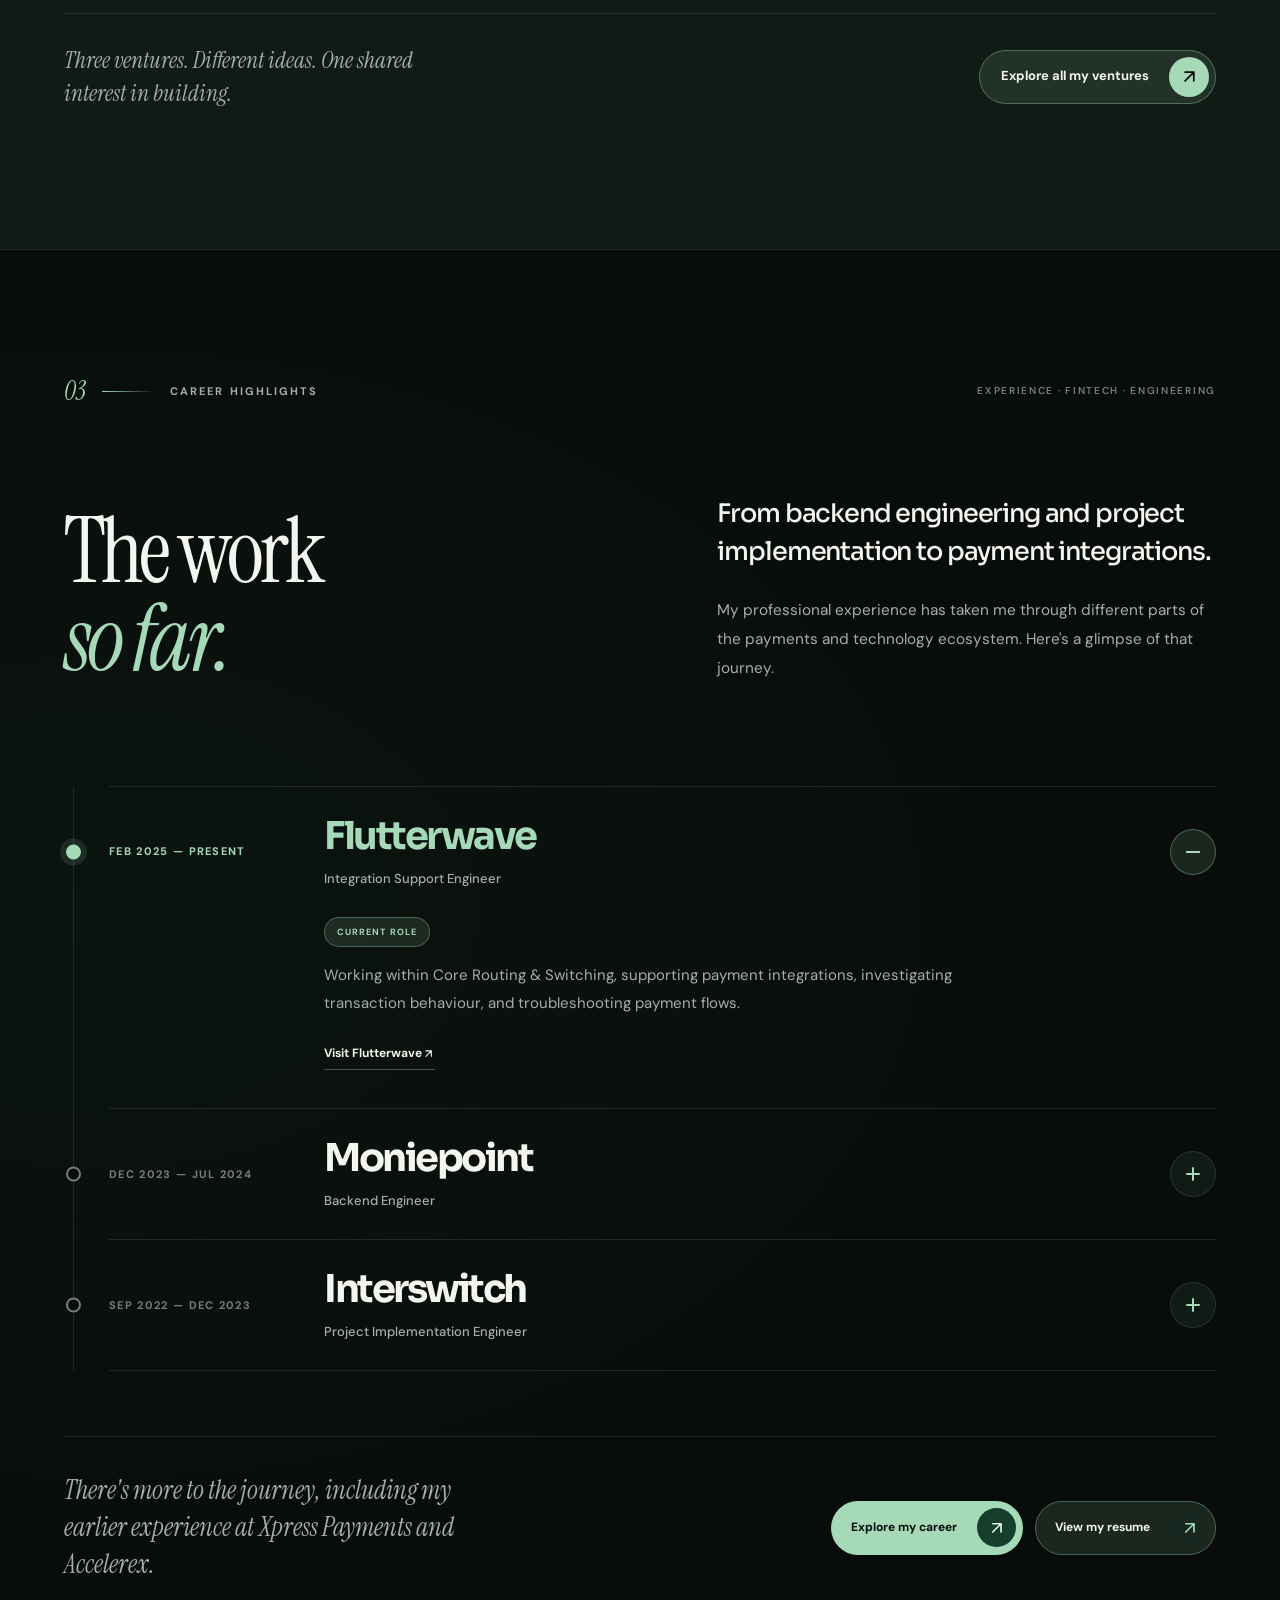
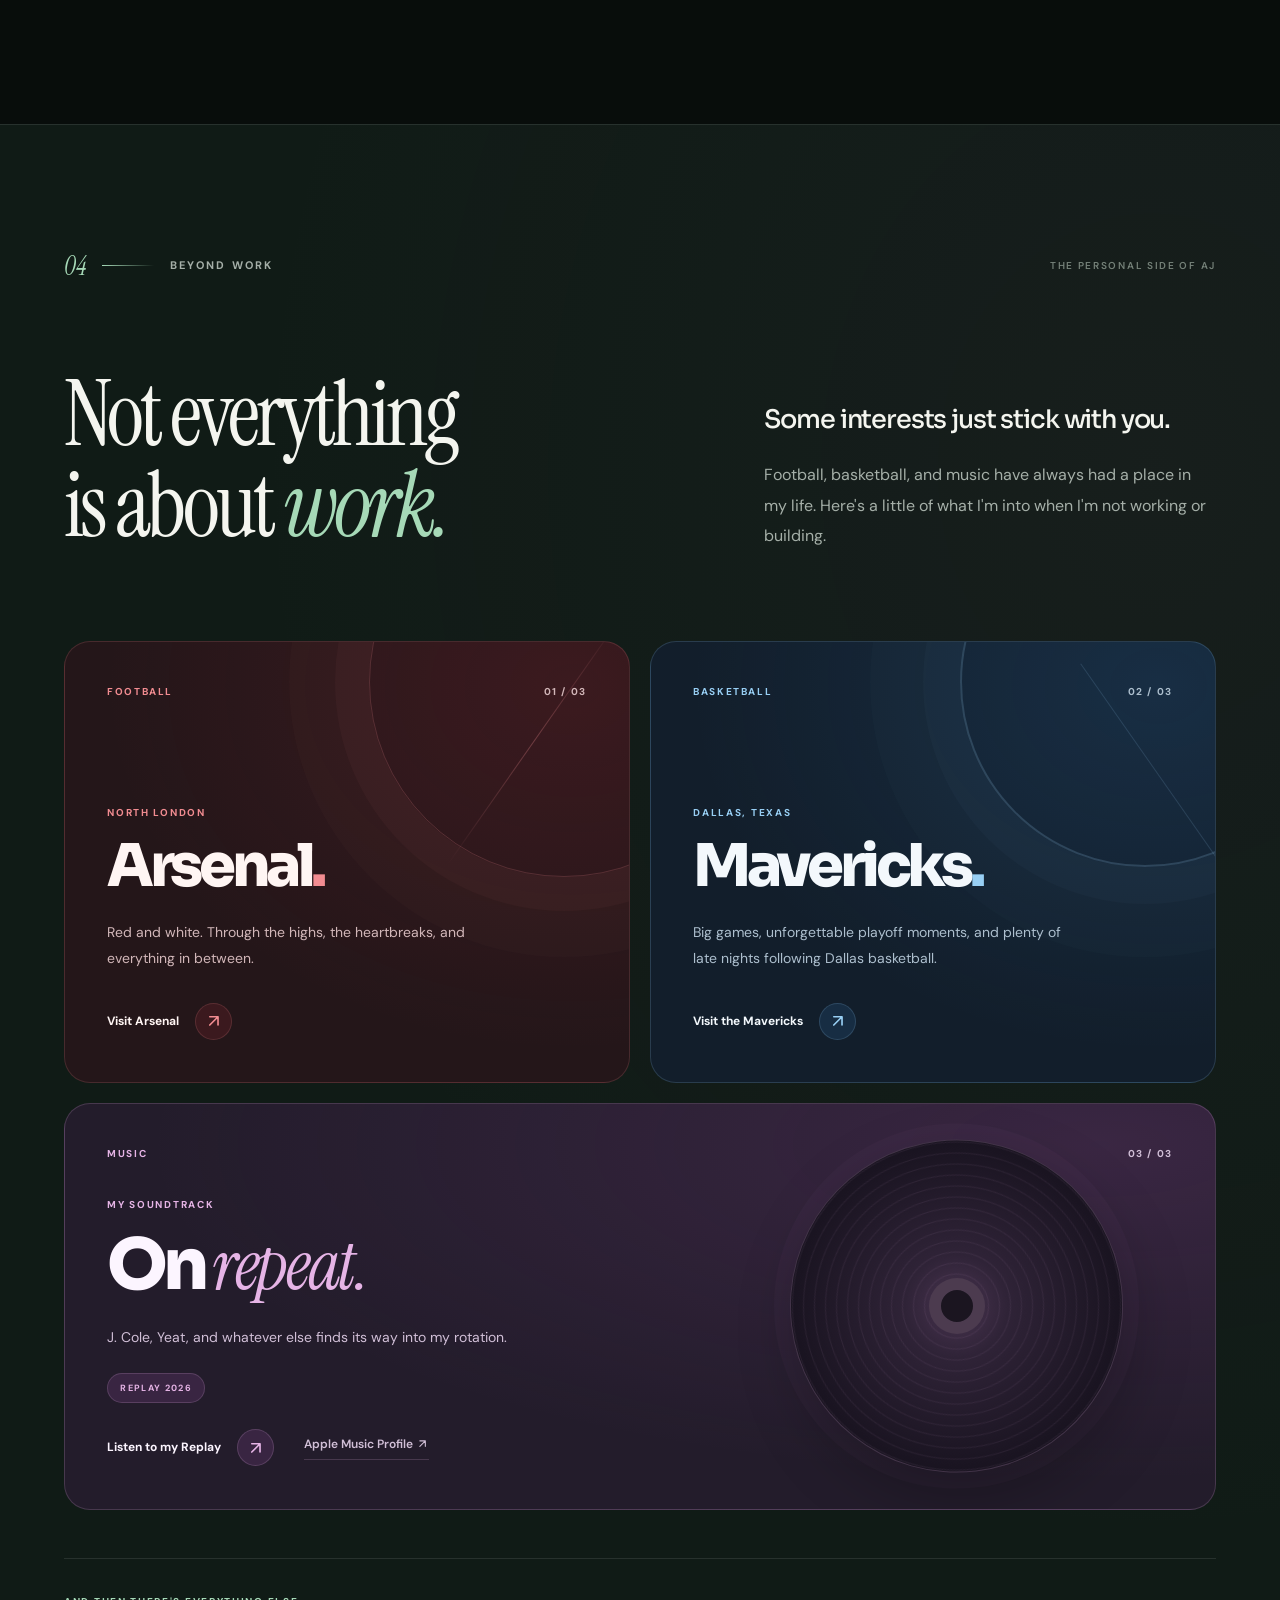
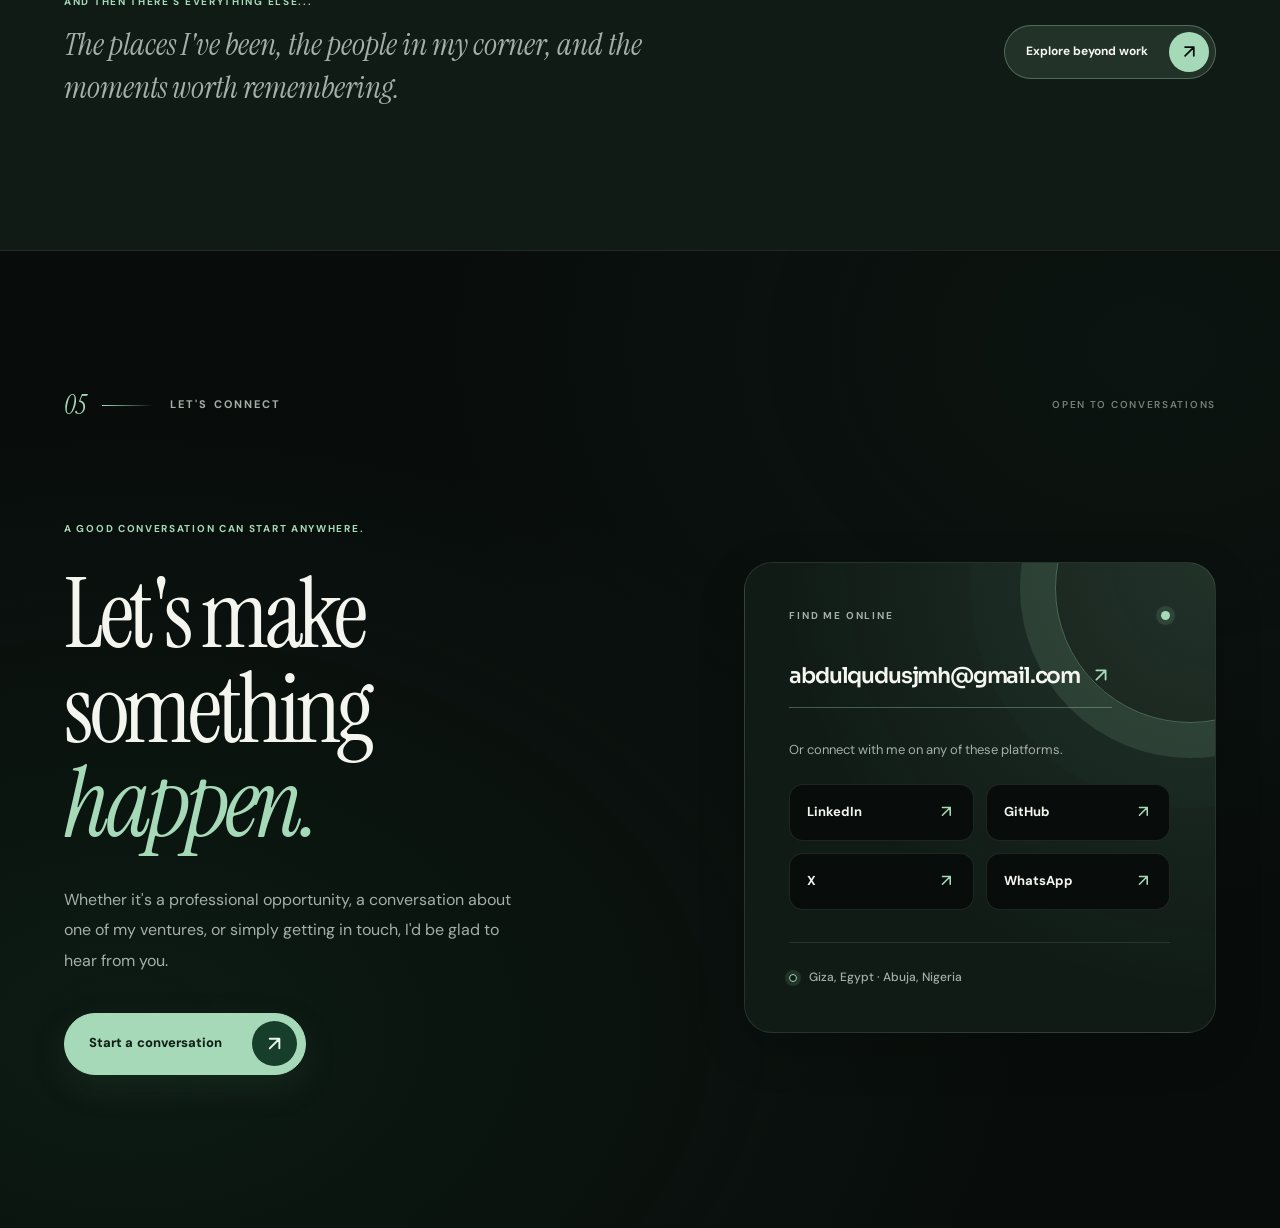
==== commit 2a37553a: "Add Open graph metadata for preview" ====
--- a/index.html
+++ b/index.html
@@ -14,6 +14,12 @@
     <meta name="author" content="Abdulqudus Jimoh">
 
     <title>AJ</title>
+    <!-- Social Media Link Preview -->
+    <meta property="og:type" content="website">
+    <meta property="og:title" content="Abdulqudus Jimoh | Personal Portfolio">
+    <meta property="og:description" content="Explore my career in fintech, payment systems, technology, and the ventures I'm building.">
+    <meta property="og:url" content="https://ajjimoh.pages.dev/">
+    <meta property="og:image" content="https://ajjimoh.pages.dev/assets/images/IMG_7581.jpg">
 
     <!-- Stylesheet -->
     <link rel="stylesheet" href="assets/css/style.css">
--- a/assets/css/style.css
+++ b/assets/css/style.css
@@ -7309,7 +7309,7 @@
 ========================================= */
 
 .about-moments-photo::after {
-    content: "↗";
+    content: "";
 
     position: absolute;
 
@@ -7328,7 +7328,8 @@
     border: 1px solid rgba(255, 255, 255, 0.45);
     border-radius: 50%;
 
-    background: rgba(15, 25, 19, 0.65);
+    background: rgba(15, 25, 19, 0.65)
+        url("data:image/svg+xml,%3Csvg%20xmlns%3D%22http%3A%2F%2Fwww.w3.org%2F2000%2Fsvg%22%20viewBox%3D%220%200%2024%2024%22%20fill%3D%22none%22%20stroke%3D%22%23ffffff%22%20stroke-width%3D%222%22%20stroke-linecap%3D%22round%22%20stroke-linejoin%3D%22round%22%3E%3Cpath%20d%3D%22M7%2017%2017%207%20M7%207h10v10%22%2F%3E%3C%2Fsvg%3E") center / 21px 21px no-repeat;
 
     color: #ffffff;
 
@@ -18577,11 +18578,18 @@
 }
 
 .dbp-page-mode-features li::before {
-    content: "↗";
+    content: "";
 
     position: absolute;
     left: 0;
-
+    top: 0.32em;
+
+    display: inline-block;
+    width: 15px;
+    height: 15px;
+    background-color: currentColor;
+    -webkit-mask: url("data:image/svg+xml,%3Csvg%20xmlns%3D%22http%3A%2F%2Fwww.w3.org%2F2000%2Fsvg%22%20viewBox%3D%220%200%2024%2024%22%20fill%3D%22none%22%20stroke%3D%22%23000000%22%20stroke-width%3D%222%22%20stroke-linecap%3D%22round%22%20stroke-linejoin%3D%22round%22%3E%3Cpath%20d%3D%22M7%2017%2017%207%20M7%207h10v10%22%2F%3E%3C%2Fsvg%3E") center / contain no-repeat;
+    mask: url("data:image/svg+xml,%3Csvg%20xmlns%3D%22http%3A%2F%2Fwww.w3.org%2F2000%2Fsvg%22%20viewBox%3D%220%200%2024%2024%22%20fill%3D%22none%22%20stroke%3D%22%23000000%22%20stroke-width%3D%222%22%20stroke-linecap%3D%22round%22%20stroke-linejoin%3D%22round%22%3E%3Cpath%20d%3D%22M7%2017%2017%207%20M7%207h10v10%22%2F%3E%3C%2Fsvg%3E") center / contain no-repeat;
     color: var(--dbp-accent);
 }
 
@@ -24319,4 +24327,182 @@
         scroll-behavior: auto !important;
     }
 
-}+}
+
+/* =========================================================
+   AJ HOMEPAGE | PHOTO-FIRST INTRODUCTION
+   Replaces the earlier cinematic overrides; keep one copy.
+========================================================= */
+
+/* On wide screens, reserve an actual left-side text area.
+   The image fades in FROM the right instead of beginning
+   behind the full name and introduction. */
+.hero .hero-visual {
+    top: 0;
+    right: 0;
+    bottom: 0;
+    left: auto;
+    width: 54%;
+    opacity: 1;
+}
+
+.hero .hero-image {
+    opacity: 1 !important;
+    object-fit: cover;
+    object-position: center 55%;
+    -webkit-mask-image: linear-gradient(
+        to right, transparent 0%, rgba(0, 0, 0, 0.35) 14%, black 30%
+    ) !important;
+    mask-image: linear-gradient(
+        to right, transparent 0%, rgba(0, 0, 0, 0.35) 14%, black 30%
+    ) !important;
+    animation: none !important;
+}
+
+.hero .hero-visual::after {
+    opacity: 1;
+    background:
+        linear-gradient(to right, var(--bg-primary), transparent 52%),
+        linear-gradient(to top, var(--bg-primary) 0%, transparent 31%);
+    transition: opacity 850ms ease;
+}
+
+html[data-theme="light"] .hero .hero-visual::after {
+    background:
+        linear-gradient(to right, var(--bg-primary), transparent 58%),
+        linear-gradient(to top, var(--bg-primary) 0%, transparent 32%);
+}
+
+.hero .hero-content {
+    width: 51%;
+    max-width: 680px;
+}
+
+/* The image is presented first. JS adds the 'hero-sequenced'
+   class only on the homepage, then 'hero-photo-ready' after
+   the image has loaded and had time to be seen. */
+html.hero-sequenced .hero .hero-visual::after {
+    opacity: 0;
+}
+
+html.hero-sequenced .hero .hero-content,
+html.hero-sequenced .hero .hero-bottom {
+    opacity: 0;
+    transform: translateY(25px);
+    animation: none;
+}
+
+html.hero-sequenced .hero .hero-initials {
+    opacity: 0;
+    animation: none;
+}
+
+html.hero-sequenced .hero .hero-name-reveal {
+    clip-path: inset(0 100% 0 0);
+    animation: none;
+}
+
+html.hero-sequenced .hero .hero-name-sweep {
+    opacity: 0;
+    animation: none;
+}
+
+html.hero-sequenced .hero.hero-photo-ready .hero-visual::after {
+    opacity: 1;
+}
+
+@keyframes aj-homepage-content-enter {
+    from { opacity: 0; transform: translateY(25px); }
+    to   { opacity: 1; transform: translateY(0); }
+}
+
+html.hero-sequenced .hero.hero-photo-ready .hero-content {
+    animation: aj-homepage-content-enter 1000ms cubic-bezier(0.22, 1, 0.36, 1) 420ms both;
+}
+
+html.hero-sequenced .hero.hero-photo-ready .hero-bottom {
+    animation: aj-homepage-content-enter 850ms cubic-bezier(0.22, 1, 0.36, 1) 850ms both;
+}
+
+html.hero-sequenced .hero.hero-photo-ready .hero-initials {
+    animation: hero-initials-enter 850ms cubic-bezier(0.22, 1, 0.36, 1) 470ms both;
+}
+
+html.hero-sequenced .hero.hero-photo-ready .hero-name-reveal {
+    animation: hero-name-discover 1200ms cubic-bezier(0.22, 1, 0.36, 1) 690ms forwards;
+}
+
+html.hero-sequenced .hero.hero-photo-ready .hero-name-sweep {
+    animation: hero-name-light-sweep 1200ms cubic-bezier(0.22, 1, 0.36, 1) 690ms forwards;
+}
+
+/* Tablet and mobile: full-bleed image with a soft overlay once
+   the intro begins; keep the face visible behind readable text. */
+@media (max-width: 900px) {
+    .hero .hero-visual {
+        inset: 0;
+        width: 100%;
+        opacity: 1;
+    }
+
+    .hero .hero-image {
+        object-position: 67% center;
+        -webkit-mask-image: none !important;
+        mask-image: none !important;
+    }
+
+    .hero .hero-content {
+        width: 100%;
+        max-width: 650px;
+    }
+
+    .hero .hero-visual::after {
+        background: linear-gradient(
+            to bottom,
+            rgba(8, 13, 11, 0.24) 0%,
+            rgba(8, 13, 11, 0.40) 40%,
+            rgba(8, 13, 11, 0.73) 73%,
+            var(--bg-primary) 100%
+        );
+    }
+
+    html[data-theme="light"] .hero .hero-visual::after {
+        background: linear-gradient(
+            to bottom,
+            rgba(245, 246, 240, 0.16) 0%,
+            rgba(245, 246, 240, 0.40) 40%,
+            rgba(245, 246, 240, 0.82) 77%,
+            var(--bg-primary) 100%
+        );
+    }
+}
+
+@media (max-width: 600px) {
+    .hero .hero-image {
+        object-position: 67% 55%;
+    }
+}
+
+@media (prefers-reduced-motion: reduce) {
+    html.hero-sequenced .hero .hero-content,
+    html.hero-sequenced .hero .hero-bottom,
+    html.hero-sequenced .hero .hero-initials {
+        opacity: 1 !important;
+        transform: none !important;
+        animation: none !important;
+    }
+
+    html.hero-sequenced .hero .hero-name-reveal {
+        clip-path: none !important;
+        animation: none !important;
+    }
+
+    html.hero-sequenced .hero .hero-name-sweep {
+        display: none !important;
+    }
+
+    html.hero-sequenced .hero .hero-visual::after {
+        opacity: 1 !important;
+        transition: none !important;
+    }
+}
